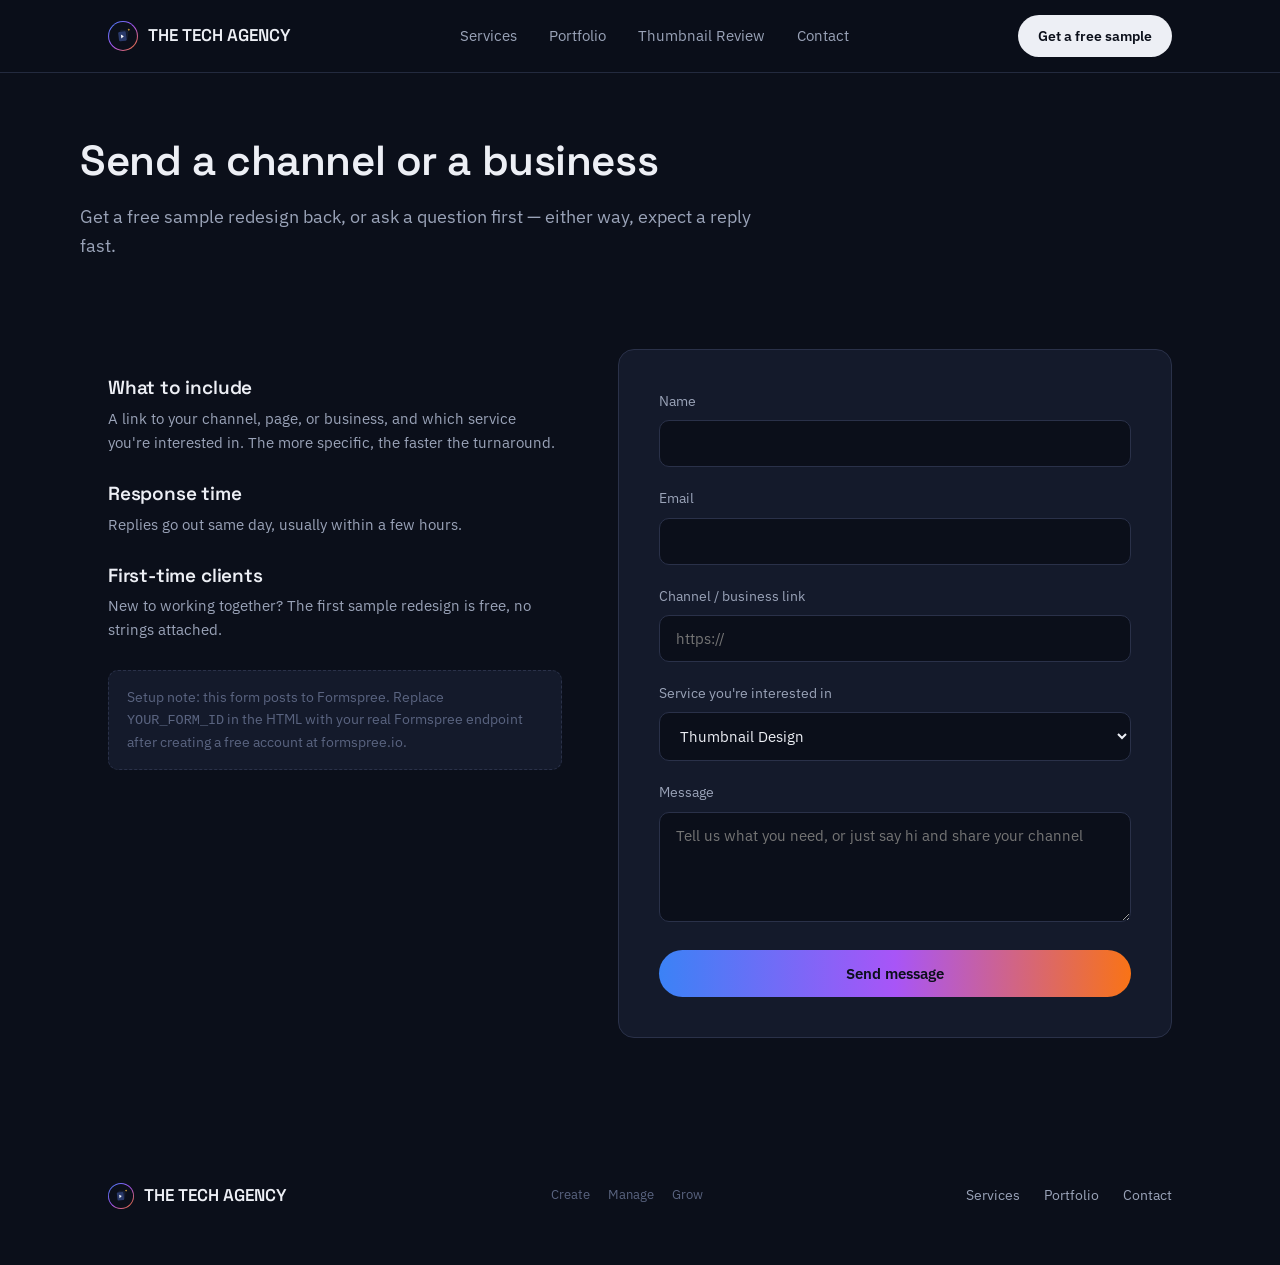
==== contact.html @ cc3f068a "Add files via upload" ====
<!DOCTYPE html>
<html lang="en">
<head>
<meta charset="UTF-8">
<meta name="viewport" content="width=device-width, initial-scale=1.0">
<title>Contact — The Tech Agency</title>
<link rel="preconnect" href="https://fonts.googleapis.com">
<link href="https://fonts.googleapis.com/css2?family=Space+Grotesk:wght@500;600;700&family=IBM+Plex+Sans:wght@400;500;600&display=swap" rel="stylesheet">
<link rel="stylesheet" href="style.css">
<style>
  .contact-layout { display: grid; grid-template-columns: 0.9fr 1.1fr; gap: 56px; }
  .contact-info h3 { font-size: 19px; margin: 28px 0 8px; }
  .contact-info p { font-size: 15px; }
  .setup-note { background: var(--bg-raised); border: 1px dashed var(--border); border-radius: var(--radius-sm); padding: 16px 18px; font-size: 13.5px; color: var(--text-dim); margin-top: 28px; }
  @media (max-width: 800px) { .contact-layout { grid-template-columns: 1fr; } }
</style>
</head>
<body>

<nav class="nav">
  <div class="wrap">
    <a href="index.html" class="nav-brand">
      <svg viewBox="0 0 512 512"><defs><linearGradient id="r1" x1="0%" y1="0%" x2="100%" y2="100%"><stop offset="0%" stop-color="#3B82F6"/><stop offset="50%" stop-color="#A855F7"/><stop offset="100%" stop-color="#F97316"/></linearGradient></defs><circle cx="256" cy="256" r="256" fill="url(#r1)"/><circle cx="256" cy="256" r="238" fill="#0B0F1A"/><g transform="rotate(8 256 256) translate(200,160)"><rect width="130" height="160" rx="20" fill="#141B2E" stroke="#3A4A6B" stroke-width="3"/></g><g transform="rotate(-7 256 256) translate(180,180)"><rect width="130" height="160" rx="20" fill="#2A3A6B"/><polygon points="43,45 43,115 90,80" fill="#fff"/></g><g transform="translate(356,150)"><polygon points="0,-22 7,-7 22,0 7,7 0,22 -7,7 -22,0 -7,-7" fill="#F5B942"/></g></svg>
      THE TECH AGENCY
    </a>
    <div class="nav-links">
      <a href="services.html">Services</a>
      <a href="portfolio.html">Portfolio</a>
      <a href="thumbnail-review.html">Thumbnail Review</a>
      <a href="contact.html">Contact</a>
    </div>
    <a href="contact.html" class="nav-cta">Get a free sample</a>
  </div>
</nav>

<div class="page-header wrap">
  <h1>Send a channel or a business</h1>
  <p>Get a free sample redesign back, or ask a question first — either way, expect a reply fast.</p>
</div>

<section class="section" style="border-bottom:none;">
  <div class="wrap contact-layout">
    <div class="contact-info">
      <h3>What to include</h3>
      <p>A link to your channel, page, or business, and which service you're interested in. The more specific, the faster the turnaround.</p>
      <h3>Response time</h3>
      <p>Replies go out same day, usually within a few hours.</p>
      <h3>First-time clients</h3>
      <p>New to working together? The first sample redesign is free, no strings attached.</p>
      <div class="setup-note">Setup note: this form posts to Formspree. Replace <code>YOUR_FORM_ID</code> in the HTML with your real Formspree endpoint after creating a free account at formspree.io.</div>
    </div>

    <form class="form-card" action="https://formspree.io/f/YOUR_FORM_ID" method="POST">
      <div class="field">
        <label for="name">Name</label>
        <input type="text" id="name" name="name" required>
      </div>
      <div class="field">
        <label for="email">Email</label>
        <input type="email" id="email" name="email" required>
      </div>
      <div class="field">
        <label for="link">Channel / business link</label>
        <input type="url" id="link" name="link" placeholder="https://">
      </div>
      <div class="field">
        <label for="service">Service you're interested in</label>
        <select id="service" name="service">
          <option>Thumbnail Design</option>
          <option>Script Writing</option>
          <option>Video / Reel Editing</option>
          <option>Post Making</option>
          <option>Content Strategy</option>
          <option>Poster Design</option>
          <option>Not sure yet</option>
        </select>
      </div>
      <div class="field">
        <label for="message">Message</label>
        <textarea id="message" name="message" placeholder="Tell us what you need, or just say hi and share your channel"></textarea>
      </div>
      <button type="submit" class="btn btn-primary" style="width:100%; justify-content:center;">Send message</button>
    </form>
  </div>
</section>

<footer>
  <div class="wrap">
    <div class="footer-brand">
      <svg viewBox="0 0 512 512"><defs><linearGradient id="r2" x1="0%" y1="0%" x2="100%" y2="100%"><stop offset="0%" stop-color="#3B82F6"/><stop offset="50%" stop-color="#A855F7"/><stop offset="100%" stop-color="#F97316"/></linearGradient></defs><circle cx="256" cy="256" r="256" fill="url(#r2)"/><circle cx="256" cy="256" r="238" fill="#0B0F1A"/><g transform="rotate(8 256 256) translate(200,160)"><rect width="130" height="160" rx="20" fill="#141B2E" stroke="#3A4A6B" stroke-width="3"/></g><g transform="rotate(-7 256 256) translate(180,180)"><rect width="130" height="160" rx="20" fill="#2A3A6B"/><polygon points="43,45 43,115 90,80" fill="#fff"/></g><g transform="translate(356,150)"><polygon points="0,-22 7,-7 22,0 7,7 0,22 -7,7 -22,0 -7,-7" fill="#F5B942"/></g></svg>
      THE TECH AGENCY
    </div>
    <span class="footer-tag"><span>Create</span><span>Manage</span><span>Grow</span></span>
    <div class="footer-links">
      <a href="services.html">Services</a>
      <a href="portfolio.html">Portfolio</a>
      <a href="contact.html">Contact</a>
    </div>
  </div>
</footer>

</body>
</html>
---- style.css ----
/* ===== The Tech Agency — Design System ===== */

:root {
  --bg: #0B0F1A;
  --bg-raised: #141A2B;
  --bg-raised-2: #1B2032;
  --border: #2A3149;
  --border-soft: #232A3E;
  --text: #EDEFF5;
  --text-muted: #9AA3B8;
  --text-dim: #5A6480;
  --blue: #3B82F6;
  --purple: #A855F7;
  --orange: #F97316;
  --gold: #F5B942;
  --gradient: linear-gradient(90deg, var(--blue), var(--purple), var(--orange));
  --radius-sm: 10px;
  --radius-md: 16px;
  --radius-lg: 28px;
  --max-width: 1120px;
}

* { box-sizing: border-box; }

html { scroll-behavior: smooth; }

body {
  margin: 0;
  background: var(--bg);
  color: var(--text);
  font-family: 'IBM Plex Sans', -apple-system, sans-serif;
  font-size: 17px;
  line-height: 1.6;
  -webkit-font-smoothing: antialiased;
}

h1, h2, h3, h4 {
  font-family: 'Space Grotesk', sans-serif;
  font-weight: 600;
  line-height: 1.15;
  margin: 0;
  letter-spacing: -0.01em;
}

p { margin: 0; color: var(--text-muted); max-width: 62ch; }

a { color: inherit; text-decoration: none; }

img { max-width: 100%; display: block; }

.wrap {
  max-width: var(--max-width);
  margin: 0 auto;
  padding: 0 28px;
}

/* ---------- Nav ---------- */

.nav {
  position: sticky;
  top: 0;
  z-index: 50;
  background: rgba(11, 15, 26, 0.88);
  backdrop-filter: blur(10px);
  border-bottom: 1px solid var(--border-soft);
}

.nav .wrap {
  display: flex;
  align-items: center;
  justify-content: space-between;
  height: 72px;
}

.nav-brand {
  display: flex;
  align-items: center;
  gap: 10px;
  font-family: 'Space Grotesk', sans-serif;
  font-weight: 600;
  font-size: 17px;
}

.nav-brand svg { width: 30px; height: 30px; flex-shrink: 0; }

.nav-links {
  display: flex;
  gap: 32px;
  font-size: 15px;
  color: var(--text-muted);
}

.nav-links a:hover { color: var(--text); }

.nav-cta {
  padding: 10px 20px;
  border-radius: 999px;
  background: var(--text);
  color: var(--bg);
  font-size: 14px;
  font-weight: 600;
}

@media (max-width: 720px) {
  .nav-links { display: none; }
}

/* ---------- Buttons ---------- */

.btn {
  display: inline-flex;
  align-items: center;
  gap: 8px;
  padding: 14px 26px;
  border-radius: 999px;
  font-size: 15px;
  font-weight: 600;
  border: none;
  cursor: pointer;
  font-family: 'IBM Plex Sans', sans-serif;
}

.btn-primary {
  background: var(--gradient);
  color: #0B0F1A;
}

.btn-secondary {
  background: transparent;
  color: var(--text);
  border: 1px solid var(--border);
}

.btn-secondary:hover { border-color: var(--text-dim); }

/* ---------- Hero ---------- */

.hero {
  padding: 96px 0 100px;
  border-bottom: 1px solid var(--border-soft);
}

.hero .wrap {
  display: grid;
  grid-template-columns: 1.1fr 0.9fr;
  gap: 64px;
  align-items: center;
}

.hero h1 {
  font-size: 52px;
  margin-bottom: 24px;
}

.hero h1 em {
  font-style: normal;
  background: var(--gradient);
  -webkit-background-clip: text;
  background-clip: text;
  color: transparent;
}

.hero p.lede {
  font-size: 19px;
  color: var(--text-muted);
  margin-bottom: 36px;
}

.hero-ctas { display: flex; gap: 14px; flex-wrap: wrap; }

@media (max-width: 860px) {
  .hero .wrap { grid-template-columns: 1fr; }
  .hero h1 { font-size: 38px; }
}

/* ---------- Transformation visual (signature element) ---------- */

.transform-visual {
  position: relative;
  display: flex;
  align-items: center;
  justify-content: center;
  gap: 18px;
}

.transform-card {
  width: 42%;
  aspect-ratio: 4/3;
  border-radius: var(--radius-md);
  display: flex;
  flex-direction: column;
  align-items: center;
  justify-content: center;
  gap: 10px;
}

.transform-card.dim {
  background: var(--bg-raised);
  border: 1px solid var(--border);
}

.transform-card.dim .bar { width: 60%; height: 6px; border-radius: 3px; background: var(--text-dim); }

.transform-card.bright {
  background: var(--bg);
  border: 2px solid transparent;
  background-image: linear-gradient(var(--bg), var(--bg)), var(--gradient);
  background-origin: border-box;
  background-clip: padding-box, border-box;
  box-shadow: 0 0 60px -10px rgba(168, 85, 247, 0.4);
}

.transform-card.bright svg { width: 46%; }

.transform-label {
  font-size: 12px;
  color: var(--text-dim);
  letter-spacing: 0.02em;
}

.transform-arrow {
  width: 28px;
  height: 2px;
  background: var(--gradient);
  position: relative;
  flex-shrink: 0;
}

.transform-arrow::after {
  content: '';
  position: absolute;
  right: -1px;
  top: -4px;
  border-left: 8px solid var(--orange);
  border-top: 5px solid transparent;
  border-bottom: 5px solid transparent;
}

/* ---------- Section headers ---------- */

.section { padding: 88px 0; border-bottom: 1px solid var(--border-soft); }

.section-head { max-width: 620px; margin-bottom: 56px; }

.section-head h2 { font-size: 34px; margin-bottom: 16px; }

.section-head p { font-size: 17px; }

/* ---------- Services (editorial row list, not cards) ---------- */

.service-row {
  display: grid;
  grid-template-columns: 40px 1fr auto;
  gap: 24px;
  align-items: baseline;
  padding: 28px 0;
  border-top: 1px solid var(--border-soft);
}

.service-row:last-child { border-bottom: 1px solid var(--border-soft); }

.service-num {
  font-family: 'Space Grotesk', sans-serif;
  color: var(--text-dim);
  font-size: 15px;
}

.service-main h3 { font-size: 21px; margin-bottom: 8px; }

.service-main p { font-size: 15.5px; }

.service-price {
  font-family: 'Space Grotesk', sans-serif;
  color: var(--gold);
  font-size: 15px;
  white-space: nowrap;
}

@media (max-width: 640px) {
  .service-row { grid-template-columns: 1fr; gap: 8px; }
  .service-price { color: var(--gold); }
}

/* ---------- Process steps (genuine sequence) ---------- */

.process { display: grid; grid-template-columns: repeat(3, 1fr); gap: 36px; }

.process-step .step-num {
  font-family: 'Space Grotesk', sans-serif;
  font-size: 15px;
  color: var(--text-dim);
  margin-bottom: 14px;
  display: block;
}

.process-step h3 { font-size: 19px; margin-bottom: 10px; }

.process-step p { font-size: 15px; }

@media (max-width: 780px) {
  .process { grid-template-columns: 1fr; gap: 40px; }
}

/* ---------- Portfolio grid ---------- */

.filter-row {
  display: flex;
  gap: 10px;
  flex-wrap: wrap;
  margin-bottom: 40px;
}

.filter-pill {
  padding: 8px 16px;
  border-radius: 999px;
  border: 1px solid var(--border);
  font-size: 13.5px;
  color: var(--text-muted);
  cursor: pointer;
  background: transparent;
  font-family: 'IBM Plex Sans', sans-serif;
}

.filter-pill.active {
  border-color: transparent;
  background: var(--gradient);
  color: #0B0F1A;
  font-weight: 600;
}

.portfolio-grid {
  display: grid;
  grid-template-columns: repeat(3, 1fr);
  gap: 20px;
}

.portfolio-item {
  aspect-ratio: 16/9;
  border-radius: var(--radius-sm);
  background: var(--bg-raised);
  border: 1px solid var(--border);
  position: relative;
  overflow: hidden;
  display: flex;
  align-items: center;
  justify-content: center;
}

.portfolio-item .ph-label {
  font-size: 13px;
  color: var(--text-dim);
  text-align: center;
  padding: 0 16px;
}

.portfolio-item .cat-tag {
  position: absolute;
  top: 10px;
  left: 10px;
  font-size: 11px;
  padding: 4px 10px;
  border-radius: 999px;
  background: rgba(11,15,26,0.7);
  border: 1px solid var(--border);
  color: var(--text-muted);
}

@media (max-width: 900px) {
  .portfolio-grid { grid-template-columns: repeat(2, 1fr); }
}
@media (max-width: 600px) {
  .portfolio-grid { grid-template-columns: 1fr; }
}

/* ---------- Forms ---------- */

.form-card {
  background: var(--bg-raised);
  border: 1px solid var(--border);
  border-radius: var(--radius-md);
  padding: 40px;
}

.field { margin-bottom: 20px; }

.field label {
  display: block;
  font-size: 14px;
  color: var(--text-muted);
  margin-bottom: 8px;
}

.field input,
.field textarea,
.field select {
  width: 100%;
  padding: 13px 16px;
  border-radius: var(--radius-sm);
  border: 1px solid var(--border);
  background: var(--bg);
  color: var(--text);
  font-family: 'IBM Plex Sans', sans-serif;
  font-size: 15px;
}

.field input:focus,
.field textarea:focus,
.field select:focus {
  outline: 2px solid var(--purple);
  outline-offset: 1px;
}

.field textarea { resize: vertical; min-height: 110px; }

/* ---------- Tier cards (Thumbnail Review Tool) ---------- */

.tiers { display: grid; grid-template-columns: 1fr 1fr; gap: 24px; margin-bottom: 40px; }

.tier-card {
  border: 1px solid var(--border);
  border-radius: var(--radius-md);
  padding: 32px;
  background: var(--bg-raised);
}

.tier-card.priority {
  border-image: var(--gradient) 1;
  background: linear-gradient(var(--bg-raised), var(--bg-raised)) padding-box, var(--gradient) border-box;
  border: 2px solid transparent;
}

.tier-card h3 { font-size: 22px; margin-bottom: 6px; }

.tier-card .tier-time { color: var(--text-dim); font-size: 14px; margin-bottom: 18px; display: block; }

.tier-card ul { margin: 0 0 24px; padding-left: 20px; color: var(--text-muted); font-size: 15px; }

.tier-card li { margin-bottom: 8px; }

@media (max-width: 700px) {
  .tiers { grid-template-columns: 1fr; }
}

/* ---------- Footer ---------- */

footer { padding: 56px 0; }

footer .wrap {
  display: flex;
  justify-content: space-between;
  align-items: center;
  flex-wrap: wrap;
  gap: 20px;
}

.footer-brand {
  display: flex;
  align-items: center;
  gap: 10px;
  font-family: 'Space Grotesk', sans-serif;
  font-weight: 600;
}

.footer-brand svg { width: 26px; height: 26px; }

.footer-tag { font-size: 13px; color: var(--text-dim); display: flex; gap: 18px; }

.footer-links { display: flex; gap: 24px; font-size: 14px; color: var(--text-muted); }

/* ---------- Page header (non-home pages) ---------- */

.page-header { padding: 64px 0 0; }
.page-header h1 { font-size: 42px; margin-bottom: 18px; }
.page-header p { font-size: 18px; }

/* ---------- Utility ---------- */

.text-center { text-align: center; }
.mt-16 { margin-top: 16px; }
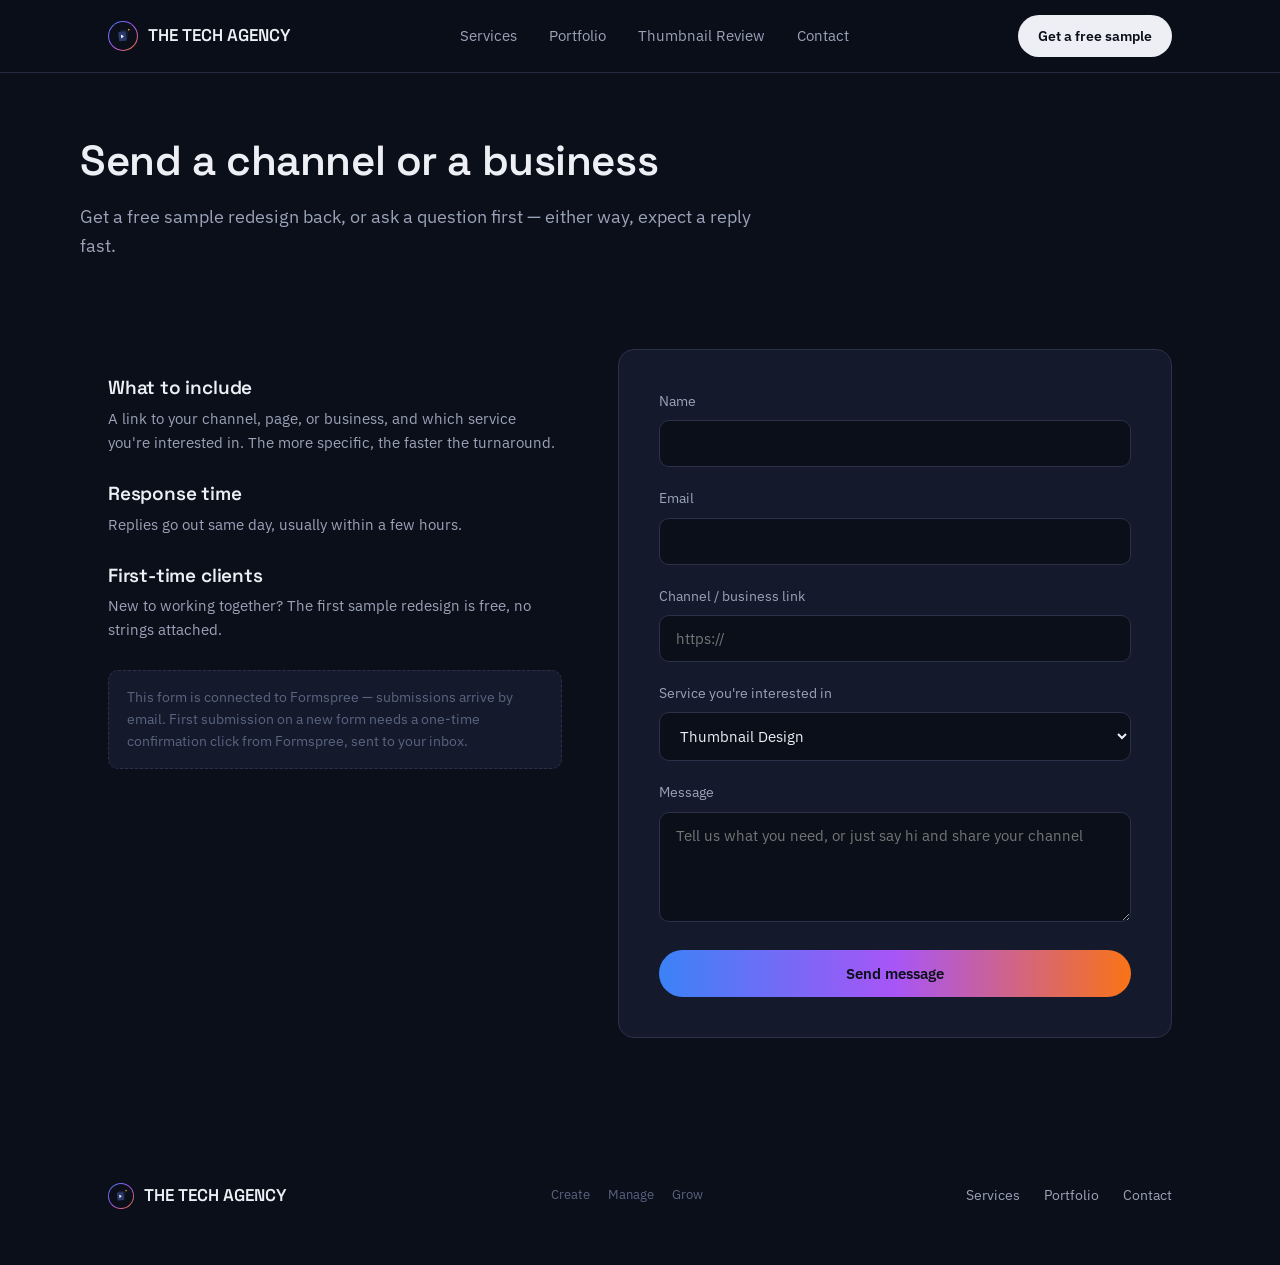
==== commit 1f9a50fa: "Update contact.html" ====
--- a/contact.html
+++ b/contact.html
@@ -47,10 +47,10 @@
       <p>Replies go out same day, usually within a few hours.</p>
       <h3>First-time clients</h3>
       <p>New to working together? The first sample redesign is free, no strings attached.</p>
-      <div class="setup-note">Setup note: this form posts to Formspree. Replace <code>YOUR_FORM_ID</code> in the HTML with your real Formspree endpoint after creating a free account at formspree.io.</div>
+      <div class="setup-note">This form is connected to Formspree — submissions arrive by email. First submission on a new form needs a one-time confirmation click from Formspree, sent to your inbox.</div>
     </div>
 
-    <form class="form-card" action="https://formspree.io/f/YOUR_FORM_ID" method="POST">
+    <form class="form-card" action="https://formspree.io/f/xgaeavjb" method="POST">
       <div class="field">
         <label for="name">Name</label>
         <input type="text" id="name" name="name" required>
